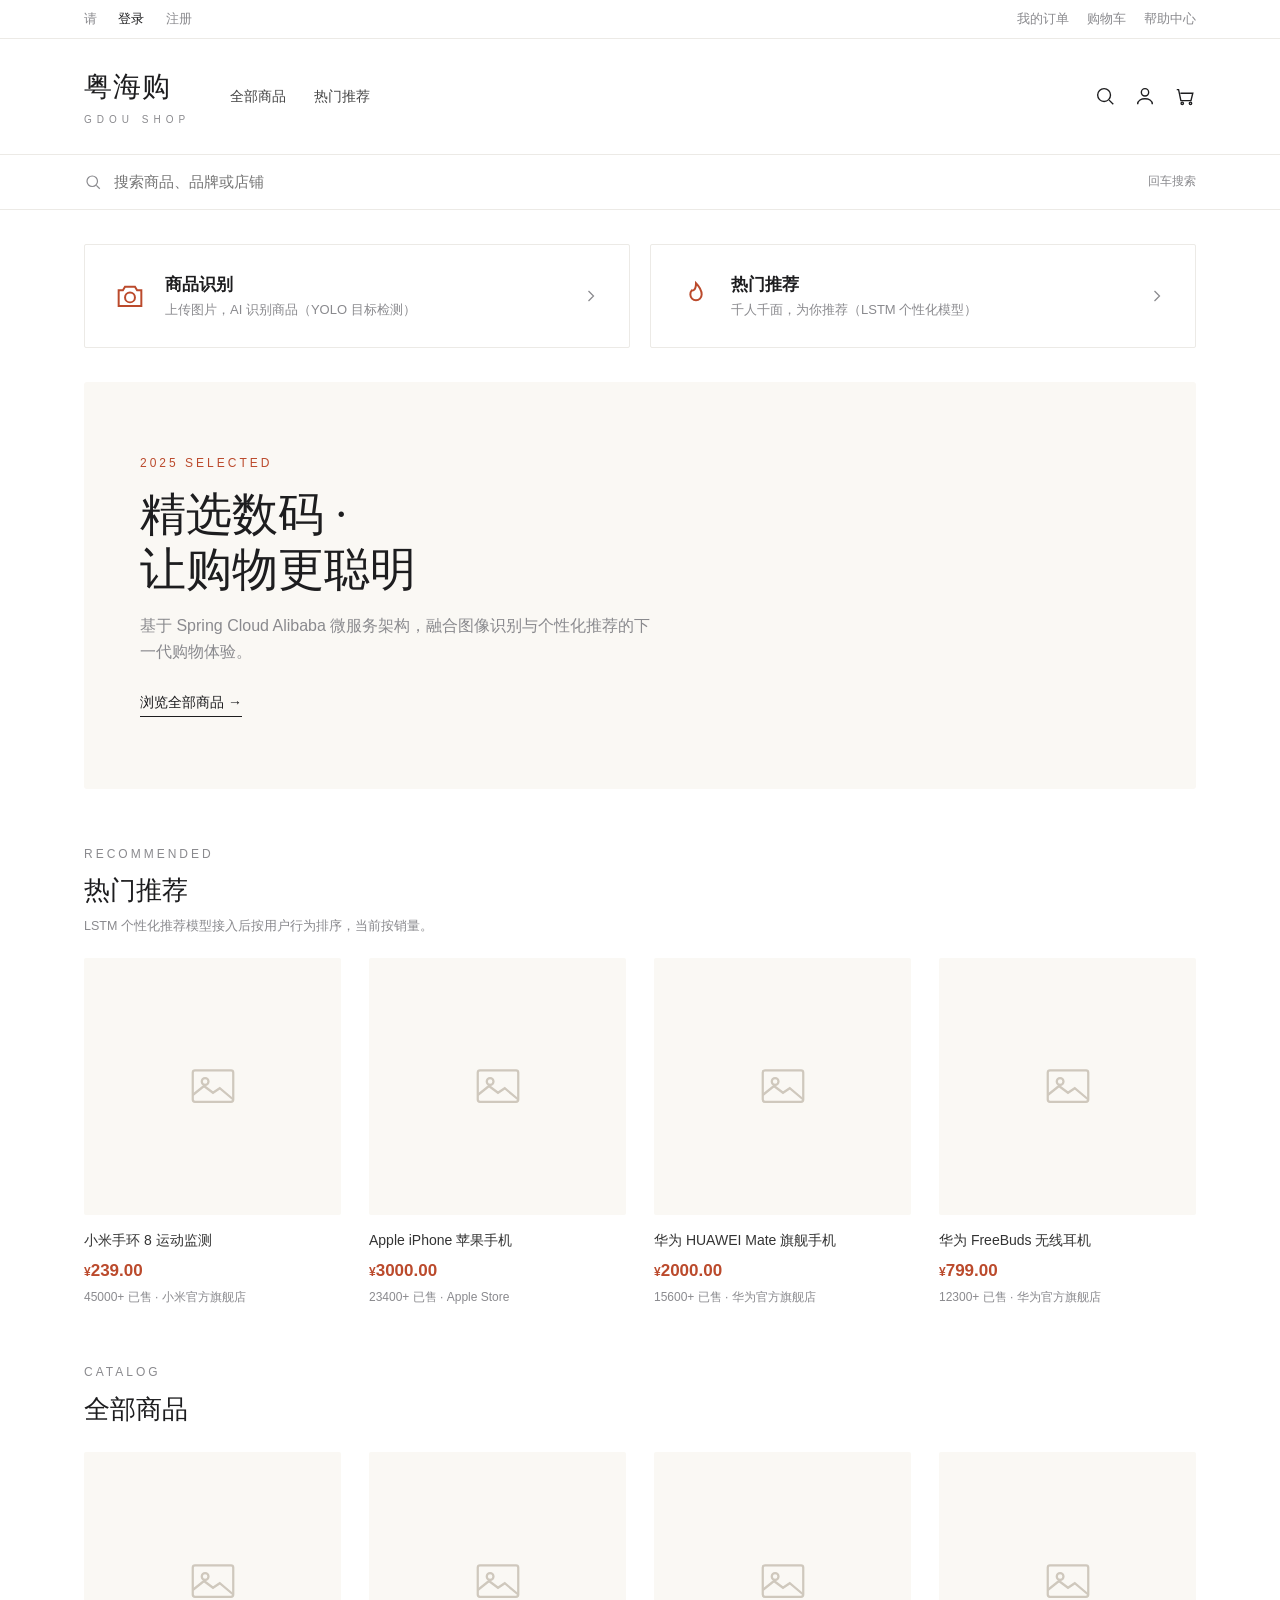
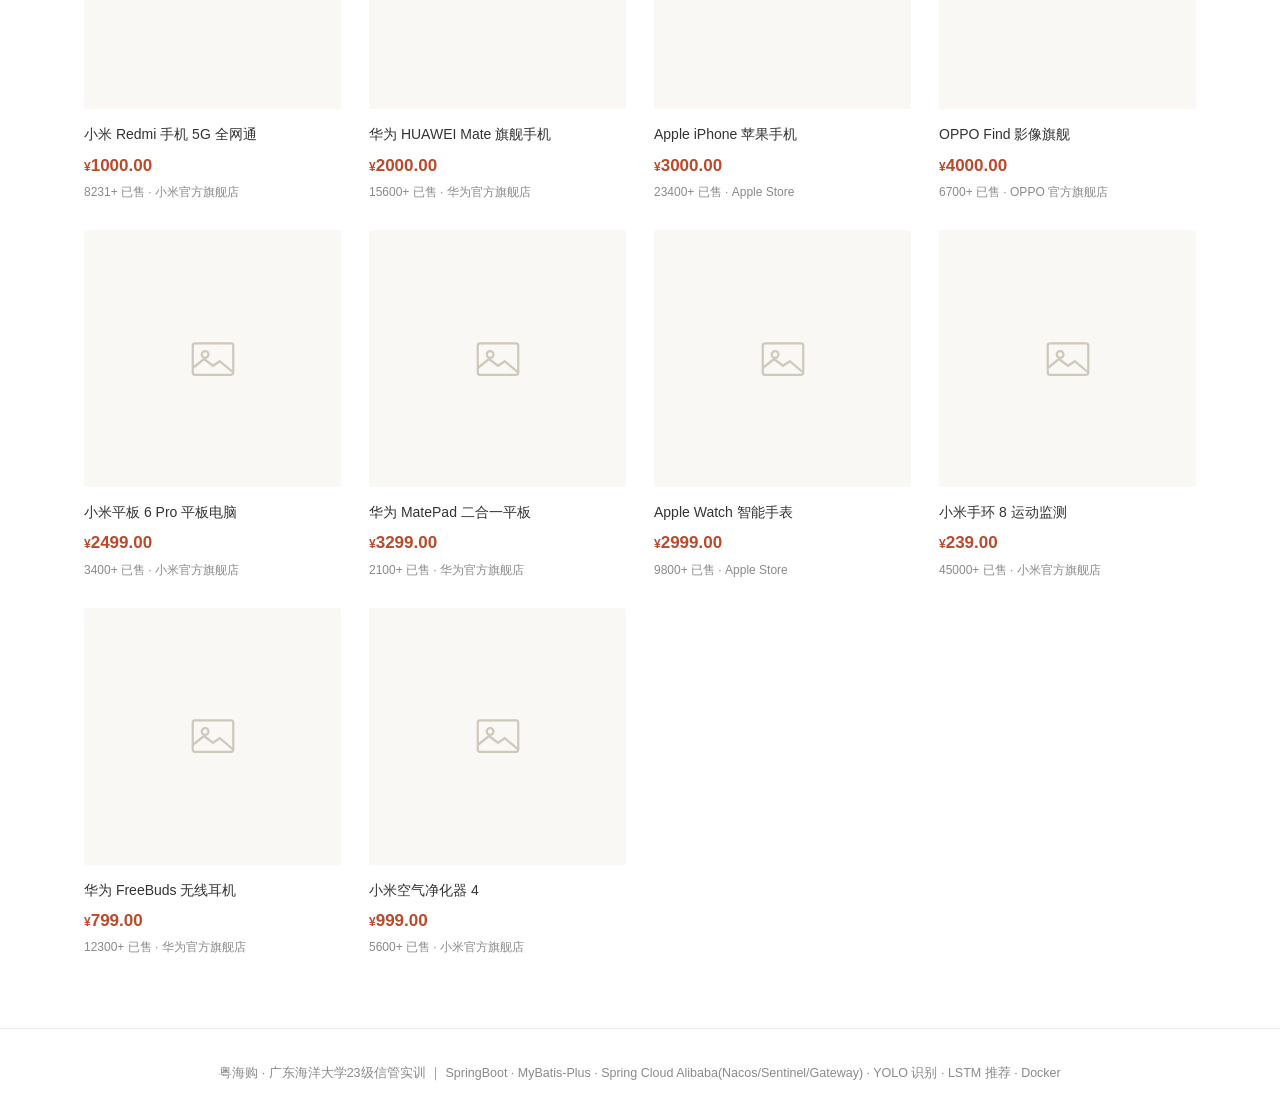
==== Week1/shop-frontend/index.html @ d307fcc5 "微服务智能商城：Spring Cloud Alibaba 后端 + 前端 + YOLO 商品识别" ====
<!DOCTYPE html>
<html lang="zh-CN">
<head>
<meta charset="UTF-8">
<meta name="viewport" content="width=device-width, initial-scale=1.0">
<title>粤海购</title>
<link rel="stylesheet" href="css/style.css">
</head>
<body>

<div class="topbar"><div class="wrap">
  <div id="userArea">请 <a class="hi" href="login.html">登录</a> / <a href="login.html">注册</a></div>
  <div><a href="#">我的订单</a><a href="#">购物车</a><a href="#">帮助中心</a></div>
</div></div>

<header class="header"><div class="wrap">
  <a class="brand" href="index.html">粤海购<small>GDOU SHOP</small></a>
  <nav class="nav">
    <a href="#all">全部商品</a><a href="#reco">热门推荐</a>
  </nav>
  <div class="tools">
    <svg class="ic" viewBox="0 0 24 24"><circle cx="11" cy="11" r="7"/><line x1="21" y1="21" x2="16.5" y2="16.5"/></svg>
    <svg class="ic" viewBox="0 0 24 24"><circle cx="12" cy="8" r="4"/><path d="M4 21c0-4 4-6 8-6s8 2 8 6"/></svg>
    <svg class="ic" viewBox="0 0 24 24"><path d="M3 5h2l2.5 12h11l2-8H7"/><circle cx="9" cy="20" r="1.3"/><circle cx="18" cy="20" r="1.3"/></svg>
  </div>
</div></header>

<div class="searchbar"><div class="wrap">
  <svg viewBox="0 0 24 24"><circle cx="11" cy="11" r="7"/><line x1="21" y1="21" x2="16.5" y2="16.5"/></svg>
  <input id="kw" placeholder="搜索商品、品牌或店铺" onkeydown="if(event.key==='Enter')doSearch()">
  <span class="kbd">回车搜索</span>
</div></div>

<div class="wrap">
  <!-- 两个入口 -->
  <section class="entries">
    <div class="entry" onclick="location.href='recognize.html'">
      <svg class="eic" viewBox="0 0 24 24"><path d="M4 8h3l1.5-2.5h7L17 8h3v11H4z"/><circle cx="12" cy="13" r="3.5"/></svg>
      <div><b>商品识别</b><p>上传图片，AI 识别商品（YOLO 目标检测）</p></div>
      <svg class="arr" viewBox="0 0 24 24"><path d="M9 6l6 6-6 6"/></svg>
    </div>
    <div class="entry" onclick="document.getElementById('reco').scrollIntoView({behavior:'smooth'})">
      <svg class="eic" viewBox="0 0 24 24"><path d="M12 3s4 4 4 8a4 4 0 0 1-8 0c0-2 1-3 1-3s3 1 3-5z"/></svg>
      <div><b>热门推荐</b><p>千人千面，为你推荐（LSTM 个性化模型）</p></div>
      <svg class="arr" viewBox="0 0 24 24"><path d="M9 6l6 6-6 6"/></svg>
    </div>
  </section>

  <!-- hero -->
  <section class="hero">
    <div class="eyebrow">2025 SELECTED</div>
    <h1>精选数码 ·<br>让购物更聪明</h1>
    <p>基于 Spring Cloud Alibaba 微服务架构，融合图像识别与个性化推荐的下一代购物体验。</p>
    <a class="cta" href="#all">浏览全部商品 →</a>
  </section>

  <!-- 热门推荐 -->
  <section class="sec" id="reco">
    <div class="eyebrow">RECOMMENDED</div>
    <h2>热门推荐</h2>
    <div class="note">LSTM 个性化推荐模型接入后按用户行为排序，当前按销量。</div>
  </section>
  <div class="grid" id="recoGrid"></div>

  <!-- 全部商品 -->
  <section class="sec" id="all"><div class="eyebrow">CATALOG</div><h2>全部商品</h2></section>
  <div class="grid" id="grid"></div>
</div>

<footer>粤海购 · 广东海洋大学23级信管实训 ｜ SpringBoot · MyBatis-Plus · Spring Cloud Alibaba(Nacos/Sentinel/Gateway) · YOLO 识别 · LSTM 推荐 · Docker</footer>

<script src="js/app.js"></script>
<script>
function doSearch(){const k=document.getElementById('kw').value.trim();toast(k?('搜索：'+k+'（可接 Elasticsearch 检索）'):'请输入关键词')}
(async function(){
  renderUser();
  const items = await fetchProducts();
  document.getElementById('recoGrid').innerHTML = [...items].sort((a,b)=>b.sales-a.sales).slice(0,4).map(cardHTML).join('');
  document.getElementById('grid').innerHTML = items.map(cardHTML).join('');
})();
</script>
</body>
</html>
---- Week1/shop-frontend/css/style.css ----
/* 粤海购 · 编辑杂志风（节约大气，非 AI 味） */
*{margin:0;padding:0;box-sizing:border-box}
:root{
  --ink:#1d1d1f; --muted:#8a8a8e; --line:#eceae6; --bg:#fff; --bg2:#faf8f4;
  --accent:#bb4a2c;           /* 陶土色，仅少量点缀 */
  --serif:Georgia,"Times New Roman","Songti SC",serif;
  --sans:-apple-system,"Microsoft YaHei",Helvetica,Arial,sans-serif;
}
body{font-family:var(--sans);color:var(--ink);background:var(--bg);line-height:1.6;-webkit-font-smoothing:antialiased}
a{text-decoration:none;color:inherit}
.wrap{max-width:1160px;margin:0 auto;padding:0 24px}
svg{display:block}

/* 顶栏 */
.topbar{border-bottom:1px solid var(--line);font-size:12.5px;color:var(--muted)}
.topbar .wrap{display:flex;justify-content:space-between;height:38px;line-height:38px}
.topbar a{margin-left:18px}.topbar a:hover,.topbar .hi{color:var(--ink)}

/* 头部 */
.header .wrap{display:flex;align-items:center;gap:40px;padding:26px 24px}
.brand{font-family:var(--serif);font-size:28px;letter-spacing:1px}
.brand small{display:block;font-family:var(--sans);font-size:10px;letter-spacing:5px;color:var(--muted);margin-top:2px}
.nav{display:flex;gap:28px;font-size:14px;color:#444}
.nav a:hover{color:var(--accent)}
.tools{margin-left:auto;display:flex;align-items:center;gap:18px}
.tools .ic{width:22px;height:22px;stroke:var(--ink);stroke-width:1.5;fill:none;cursor:pointer}
.tools .ic:hover{stroke:var(--accent)}

/* 搜索（极简下划线） */
.searchbar{border-top:1px solid var(--line);border-bottom:1px solid var(--line)}
.searchbar .wrap{display:flex;align-items:center;height:54px;gap:12px}
.searchbar svg{width:18px;height:18px;stroke:var(--muted);stroke-width:1.6;fill:none}
.searchbar input{flex:1;border:0;outline:0;font-size:15px;background:transparent}
.searchbar .kbd{font-size:12px;color:var(--muted)}

/* 两个入口 */
.entries{display:grid;grid-template-columns:1fr 1fr;gap:20px;margin:34px 0}
.entry{display:flex;align-items:center;gap:18px;padding:26px 28px;border:1px solid var(--line);border-radius:2px;transition:.18s;cursor:pointer;background:var(--bg)}
.entry:hover{border-color:var(--ink);transform:translateY(-2px)}
.entry .eic{width:34px;height:34px;stroke:var(--accent);stroke-width:1.4;fill:none;flex:none}
.entry b{font-size:17px;font-weight:600}
.entry p{font-size:13px;color:var(--muted);margin-top:2px}
.entry .arr{margin-left:auto;width:20px;height:20px;stroke:var(--muted);stroke-width:1.5;fill:none}

/* hero */
.hero{background:var(--bg2);border-radius:3px;padding:72px 56px;margin-bottom:10px}
.hero .eyebrow{font-size:12px;letter-spacing:3px;color:var(--accent);text-transform:uppercase}
.hero h1{font-family:var(--serif);font-size:46px;font-weight:500;line-height:1.2;margin:14px 0 16px}
.hero p{color:var(--muted);max-width:520px}
.hero .cta{display:inline-block;margin-top:26px;border-bottom:1px solid var(--ink);padding-bottom:3px;font-size:14px}
.hero .cta:hover{color:var(--accent);border-color:var(--accent)}

/* 区块标题 */
.sec{margin:56px 0 22px}
.sec .eyebrow{font-size:12px;letter-spacing:3px;color:var(--muted);text-transform:uppercase}
.sec h2{font-family:var(--serif);font-size:26px;font-weight:500;margin-top:6px}
.sec .note{font-size:12.5px;color:var(--muted);margin-top:4px}

/* 商品网格 */
.grid{display:grid;grid-template-columns:repeat(4,1fr);gap:28px}
.card{display:block}
.card .ph{aspect-ratio:1/1;background:var(--bg2);border-radius:2px;display:flex;align-items:center;justify-content:center;overflow:hidden;transition:.2s}
.card:hover .ph{background:#f3efe9}
.card .ph svg{width:54px;height:54px;stroke:#cfc8bd;stroke-width:1;fill:none}
.card .cname{font-size:14px;margin-top:14px;color:#333}
.card .cprice{font-size:17px;margin-top:6px;color:var(--accent);font-weight:600}
.card .cprice small{font-size:12px}
.card .cmeta{font-size:12px;color:var(--muted);margin-top:4px}

footer{border-top:1px solid var(--line);margin-top:70px;padding:34px 0;text-align:center;font-size:12.5px;color:var(--muted)}

/* 登录 / 注册 */
.auth{min-height:100vh;display:flex;align-items:center;justify-content:center;background:var(--bg2);padding:24px}
.auth-card{width:380px;background:var(--bg);border:1px solid var(--line);border-radius:3px;padding:44px 40px}
.auth-card .brand{text-align:center;margin-bottom:30px}
.auth-tabs{display:flex;gap:26px;border-bottom:1px solid var(--line);margin-bottom:26px}
.auth-tabs div{padding-bottom:12px;cursor:pointer;color:var(--muted);font-size:15px}
.auth-tabs div.on{color:var(--ink);border-bottom:2px solid var(--accent);font-weight:600}
.fld{border-bottom:1px solid var(--line);margin-bottom:22px}
.fld input{width:100%;border:0;outline:0;height:40px;font-size:15px;background:transparent}
.fld:focus-within{border-color:var(--ink)}
.btn{width:100%;height:48px;background:var(--ink);color:#fff;border:0;border-radius:2px;font-size:15px;letter-spacing:6px;cursor:pointer;transition:.15s}
.btn:hover{background:var(--accent)}
.auth-card .tip{text-align:center;font-size:12px;color:var(--muted);margin-top:18px}

/* 商品识别 */
.back{display:inline-block;margin:24px 0 6px;font-size:14px;color:var(--muted)}.back:hover{color:var(--accent)}
.rec{border:1px solid var(--line);border-radius:3px;padding:40px;margin-bottom:40px}
.sec-title{font-family:var(--serif);font-size:24px;font-weight:500;margin-bottom:8px}
.drop{display:block;border:1px dashed #d7d2c8;border-radius:3px;padding:54px;text-align:center;color:var(--muted);cursor:pointer;transition:.15s}
.drop svg{width:40px;height:40px;stroke:#c2bcb1;stroke-width:1.3;fill:none;margin:0 auto 12px}
.drop:hover{border-color:var(--accent);color:var(--accent);background:var(--bg2)}
.preview{max-width:100%;max-height:360px;margin-top:18px;border-radius:3px}
.result{margin-top:20px}
.result .row{display:flex;justify-content:space-between;font-size:14px;margin:4px 0}
.result .bar{height:6px;background:var(--accent);border-radius:3px;margin-bottom:12px;opacity:.85}

/* Toast 提示（替代原生 alert） */
.toast{position:fixed;top:26px;left:50%;transform:translateX(-50%) translateY(-14px);background:var(--ink);color:#fff;padding:13px 24px;border-radius:4px;font-size:14px;letter-spacing:.5px;opacity:0;transition:.26s ease;z-index:9999;pointer-events:none;max-width:80%;box-shadow:0 8px 30px rgba(0,0,0,.16)}
.toast.show{opacity:1;transform:translateX(-50%) translateY(0)}
.toast.err{background:#a3322a}
.toast.ok{background:#2f6b45}

/* 商品识别 · 模型分段选择器 */
.model-pick{display:flex;flex-wrap:wrap;gap:0;border:1px solid var(--line);border-radius:2px;overflow:hidden;margin-bottom:18px;width:fit-content}
.model-pick .seg{appearance:none;border:0;border-left:1px solid var(--line);background:var(--bg);color:var(--muted);font-family:var(--sans);font-size:13px;padding:9px 16px;cursor:pointer;transition:.15s;white-space:nowrap}
.model-pick .seg:first-child{border-left:0}
.model-pick .seg:hover{color:var(--ink);background:var(--bg2)}
.model-pick .seg.on{background:var(--ink);color:#fff}
.model-pick .seg.on:hover{background:var(--accent)}

/* 商品识别 · 检测框叠加层 */
.canvas-wrap{position:relative;display:inline-block;line-height:0;margin-top:18px}
.canvas-wrap .preview{margin-top:0;display:block}
.canvas-wrap .overlay{position:absolute;top:0;left:0;pointer-events:none}

/* 商品识别 · 结果汇总行 */
.result .reco-meta{font-size:12.5px;color:var(--muted);margin-bottom:14px;letter-spacing:.2px}
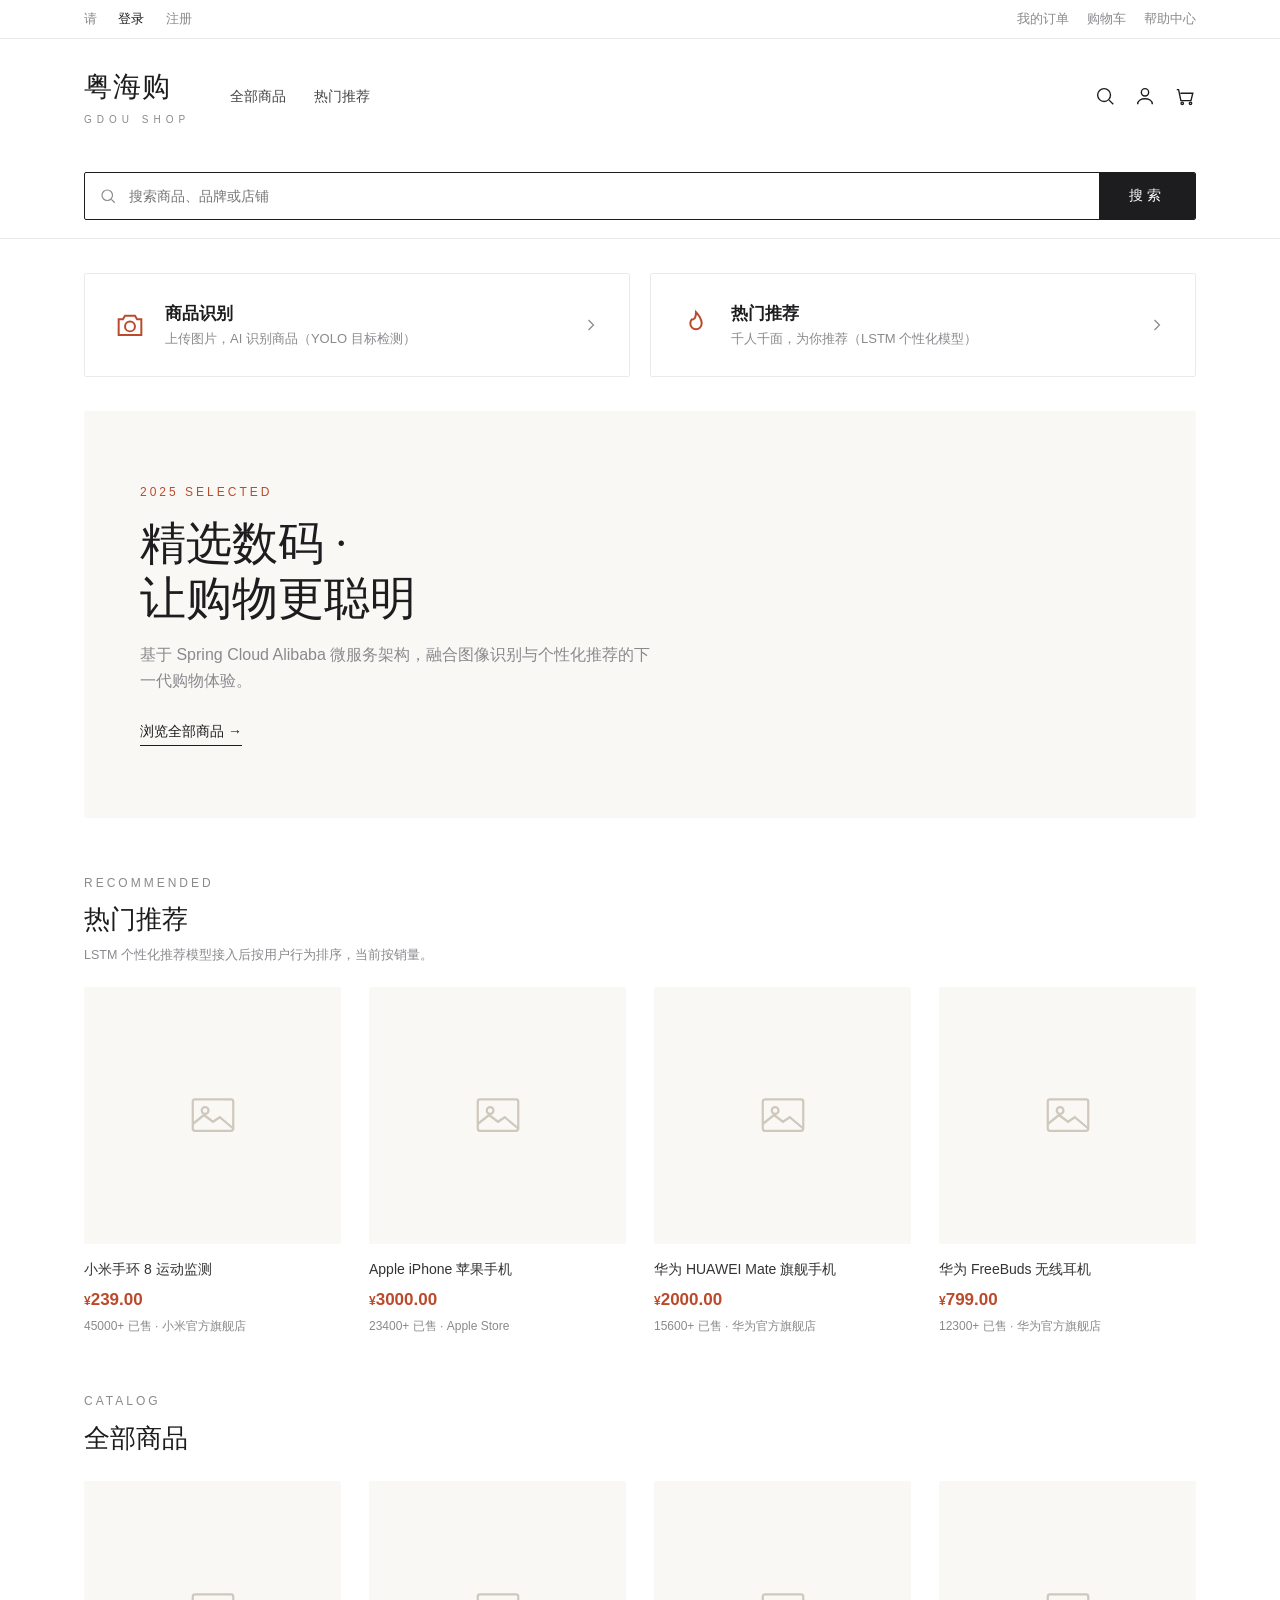
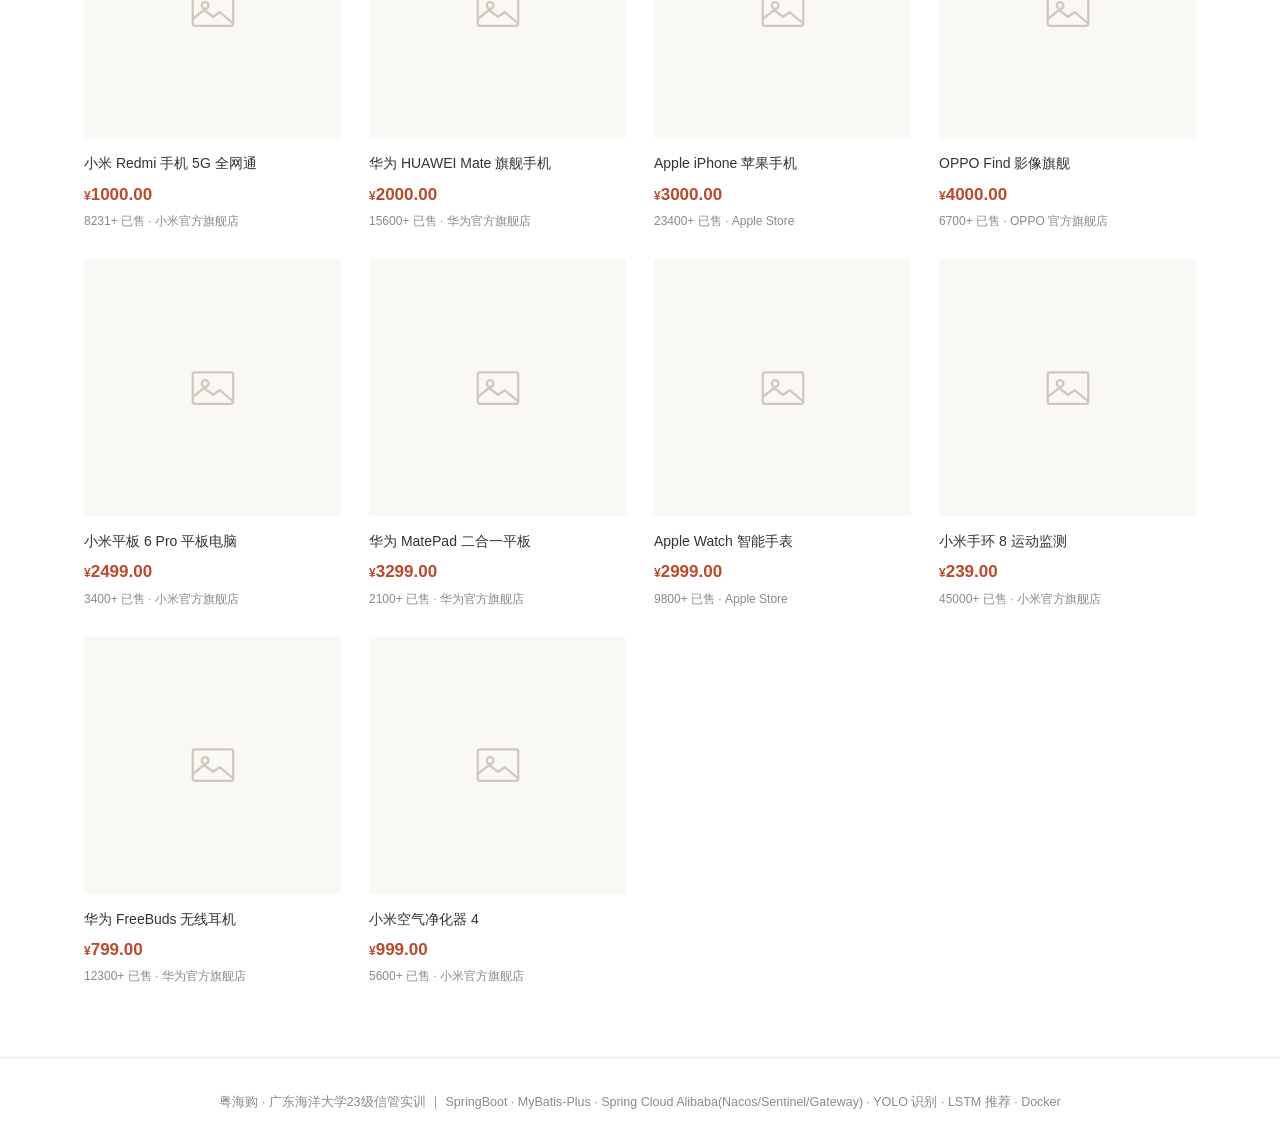
==== commit 12160f1e: "完善 Docker 一键部署：mysql 改 3307 避让端口冲突 + 一键启动脚本(start.ps1/start.sh) + 部署指南；同步前端搜索/上传修复与 val/test 脚本" ====
--- a/Week1/shop-frontend/index.html
+++ b/Week1/shop-frontend/index.html
@@ -26,9 +26,11 @@
 </div></header>
 
 <div class="searchbar"><div class="wrap">
-  <svg viewBox="0 0 24 24"><circle cx="11" cy="11" r="7"/><line x1="21" y1="21" x2="16.5" y2="16.5"/></svg>
-  <input id="kw" placeholder="搜索商品、品牌或店铺" onkeydown="if(event.key==='Enter')doSearch()">
-  <span class="kbd">回车搜索</span>
+  <div class="searchbox">
+    <svg class="s-ic" viewBox="0 0 24 24"><circle cx="11" cy="11" r="7"/><line x1="21" y1="21" x2="16.5" y2="16.5"/></svg>
+    <input id="kw" placeholder="搜索商品、品牌或店铺" onkeydown="if(event.key==='Enter')doSearch()">
+    <button class="s-btn" type="button" onclick="doSearch()">搜索</button>
+  </div>
 </div></div>
 
 <div class="wrap">
--- a/Week1/shop-frontend/css/style.css
+++ b/Week1/shop-frontend/css/style.css
@@ -26,12 +26,15 @@
 .tools .ic{width:22px;height:22px;stroke:var(--ink);stroke-width:1.5;fill:none;cursor:pointer}
 .tools .ic:hover{stroke:var(--accent)}
 
-/* 搜索（极简下划线） */
-.searchbar{border-top:1px solid var(--line);border-bottom:1px solid var(--line)}
-.searchbar .wrap{display:flex;align-items:center;height:54px;gap:12px}
-.searchbar svg{width:18px;height:18px;stroke:var(--muted);stroke-width:1.6;fill:none}
-.searchbar input{flex:1;border:0;outline:0;font-size:15px;background:transparent}
-.searchbar .kbd{font-size:12px;color:var(--muted)}
+/* 搜索（贴合整体编辑风：直角细框 + 墨黑按钮，聚焦/hover 才用陶土色点缀） */
+.searchbar{border-bottom:1px solid var(--line);padding:18px 0}
+.searchbar .wrap{display:flex}
+.searchbox{display:flex;align-items:center;width:100%;height:48px;border:1px solid var(--ink);border-radius:2px;background:#fff;overflow:hidden;transition:.15s}
+.searchbox:focus-within{border-color:var(--accent)}
+.searchbox .s-ic{width:18px;height:18px;stroke:var(--muted);stroke-width:1.6;fill:none;flex:none;margin-left:14px}
+.searchbox input{flex:1;min-width:0;height:100%;border:0;outline:0;font-size:14px;background:transparent;padding:0 12px;color:var(--ink)}
+.s-btn{flex:none;align-self:stretch;padding:0 30px;border:0;background:var(--ink);color:#fff;font-size:14px;letter-spacing:4px;cursor:pointer;transition:.15s}
+.s-btn:hover{background:var(--accent)}
 
 /* 两个入口 */
 .entries{display:grid;grid-template-columns:1fr 1fr;gap:20px;margin:34px 0}
@@ -81,15 +84,20 @@
 .fld:focus-within{border-color:var(--ink)}
 .btn{width:100%;height:48px;background:var(--ink);color:#fff;border:0;border-radius:2px;font-size:15px;letter-spacing:6px;cursor:pointer;transition:.15s}
 .btn:hover{background:var(--accent)}
+.btn:disabled,.btn:disabled:hover{background:#d8d3c9;color:#fff;cursor:not-allowed}
 .auth-card .tip{text-align:center;font-size:12px;color:var(--muted);margin-top:18px}
 
 /* 商品识别 */
 .back{display:inline-block;margin:24px 0 6px;font-size:14px;color:var(--muted)}.back:hover{color:var(--accent)}
 .rec{border:1px solid var(--line);border-radius:3px;padding:40px;margin-bottom:40px}
 .sec-title{font-family:var(--serif);font-size:24px;font-weight:500;margin-bottom:8px}
-.drop{display:block;border:1px dashed #d7d2c8;border-radius:3px;padding:54px;text-align:center;color:var(--muted);cursor:pointer;transition:.15s}
-.drop svg{width:40px;height:40px;stroke:#c2bcb1;stroke-width:1.3;fill:none;margin:0 auto 12px}
-.drop:hover{border-color:var(--accent);color:var(--accent);background:var(--bg2)}
+.drop{display:block;border:1.5px dashed #d8d3c9;border-radius:4px;padding:52px 40px;text-align:center;cursor:pointer;transition:.18s;background:var(--bg2)}
+.drop:hover{border-color:var(--accent);background:#f7f1ea}
+.drop-ic{display:inline-flex;align-items:center;justify-content:center;width:58px;height:58px;border-radius:50%;background:#fff;border:1px solid var(--line);margin-bottom:16px;transition:.18s}
+.drop:hover .drop-ic{border-color:var(--accent)}
+.drop-ic svg{width:24px;height:24px;stroke:var(--accent);stroke-width:1.5;fill:none}
+.drop-main{font-size:15px;color:var(--ink);font-weight:500}
+.drop-sub{font-size:12.5px;color:var(--muted);margin-top:6px}
 .preview{max-width:100%;max-height:360px;margin-top:18px;border-radius:3px}
 .result{margin-top:20px}
 .result .row{display:flex;justify-content:space-between;font-size:14px;margin:4px 0}
@@ -100,6 +108,27 @@
 .toast.show{opacity:1;transform:translateX(-50%) translateY(0)}
 .toast.err{background:#a3322a}
 .toast.ok{background:#2f6b45}
+
+/* 识别页：左右两栏（左 控制区 / 右 预览+结果） */
+.rec-grid{display:grid;grid-template-columns:1fr 1fr;gap:30px;align-items:start;margin-top:20px}
+.rec-input,.rec-output{min-width:0}
+.rec-input .drop{margin-top:0;min-height:320px;display:flex;flex-direction:column;align-items:center;justify-content:center}
+.rec-input .btn{width:100%;margin-top:16px;letter-spacing:6px}
+.rec-output{border:1px solid var(--line);border-radius:4px;background:var(--bg2);padding:18px;min-height:320px;display:flex;flex-direction:column}
+.rec-output .canvas-wrap{display:block;align-self:center}
+.rec-empty{flex:1;display:flex;flex-direction:column;align-items:center;justify-content:center;gap:12px;color:var(--muted);text-align:center;min-height:280px}
+.rec-empty svg{width:46px;height:46px;stroke:#cfc8bd;stroke-width:1;fill:none}
+.rec-empty div{font-size:13px}
+/* 识别结果列表 */
+.result{margin-top:14px}
+.result:empty{display:none}
+.result .reco-meta{font-size:12.5px;color:var(--muted);padding-bottom:10px;border-bottom:1px solid var(--line);margin-bottom:4px}
+.result .row{display:flex;justify-content:space-between;align-items:baseline;font-size:14px;margin:13px 0 6px}
+.result .row b{font-weight:600;color:var(--ink)}
+.result .row span{color:var(--accent);font-weight:600;font-size:13px}
+.result .bar-track{height:6px;background:#eceae6;border-radius:3px;overflow:hidden}
+.result .bar{height:100%;background:var(--accent);border-radius:3px}
+@media(max-width:760px){.rec-grid{grid-template-columns:1fr}}
 
 /* 商品识别 · 模型分段选择器 */
 .model-pick{display:flex;flex-wrap:wrap;gap:0;border:1px solid var(--line);border-radius:2px;overflow:hidden;margin-bottom:18px;width:fit-content}
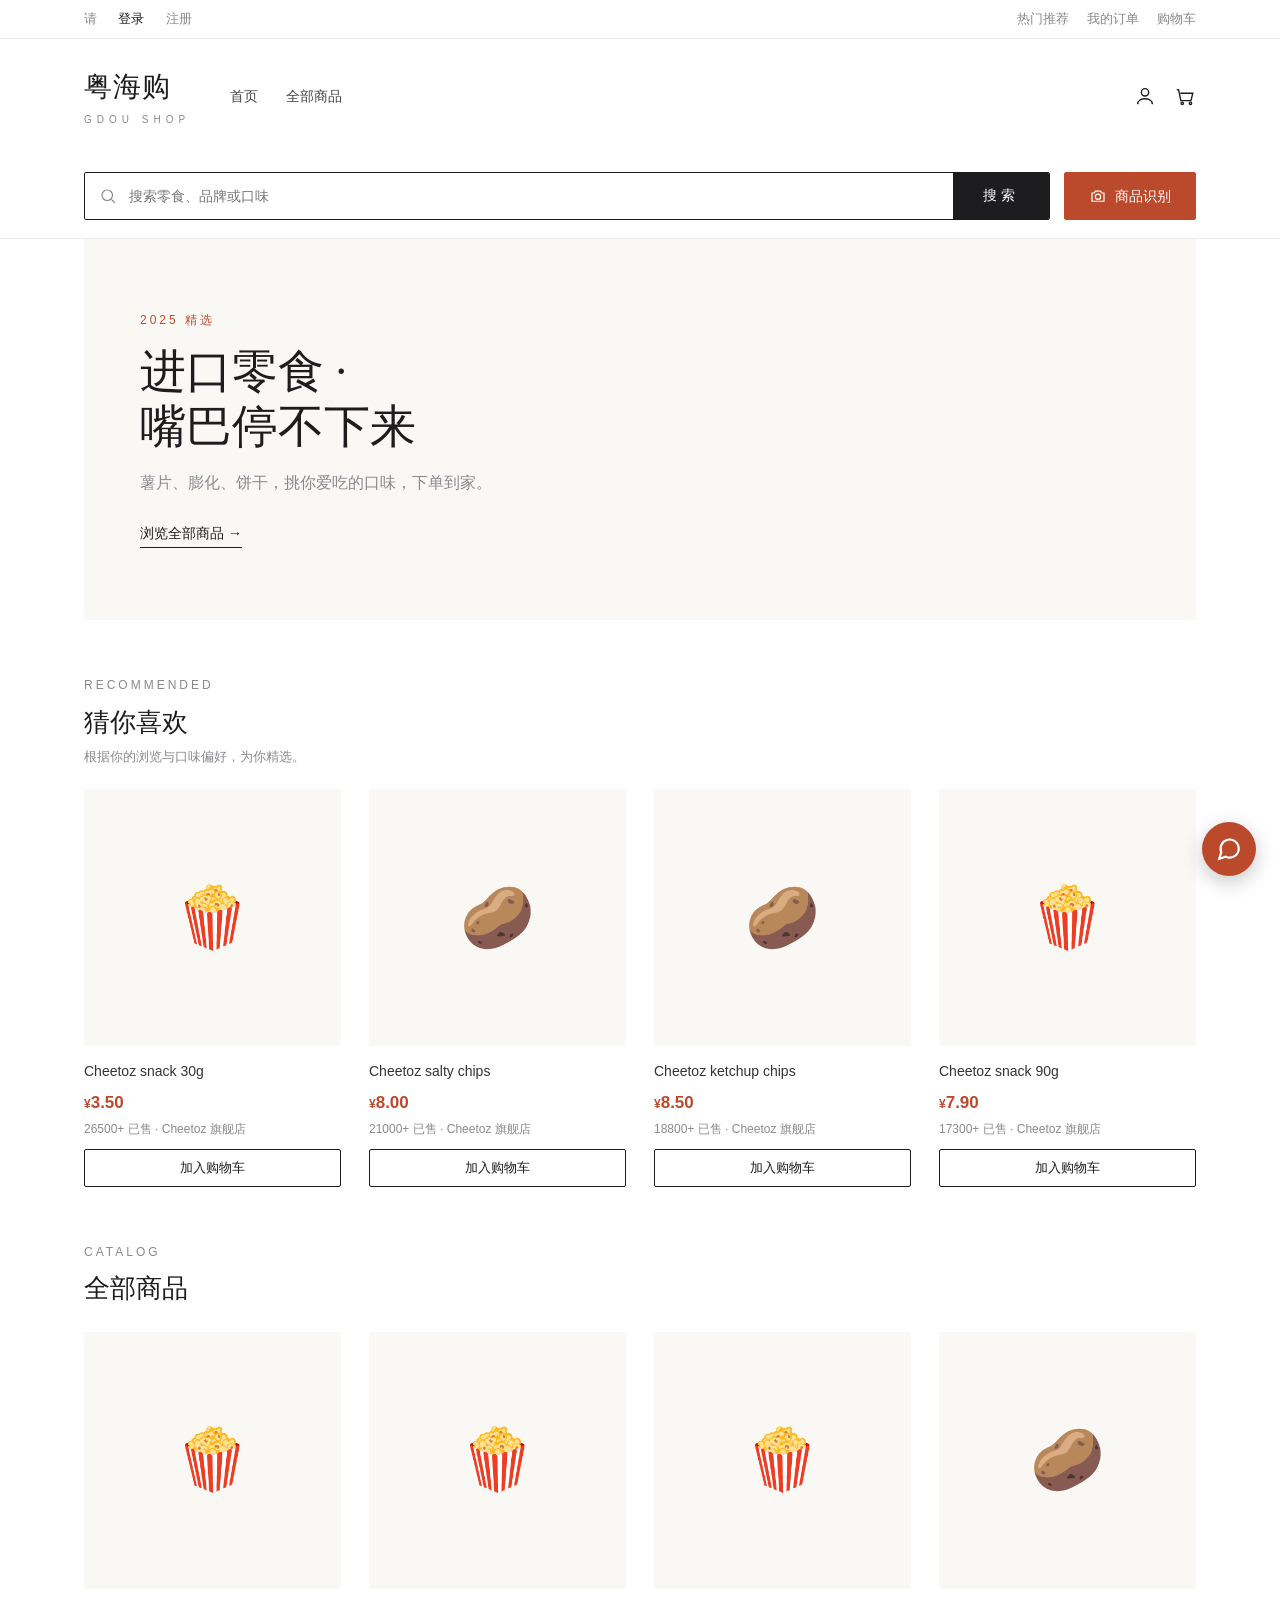
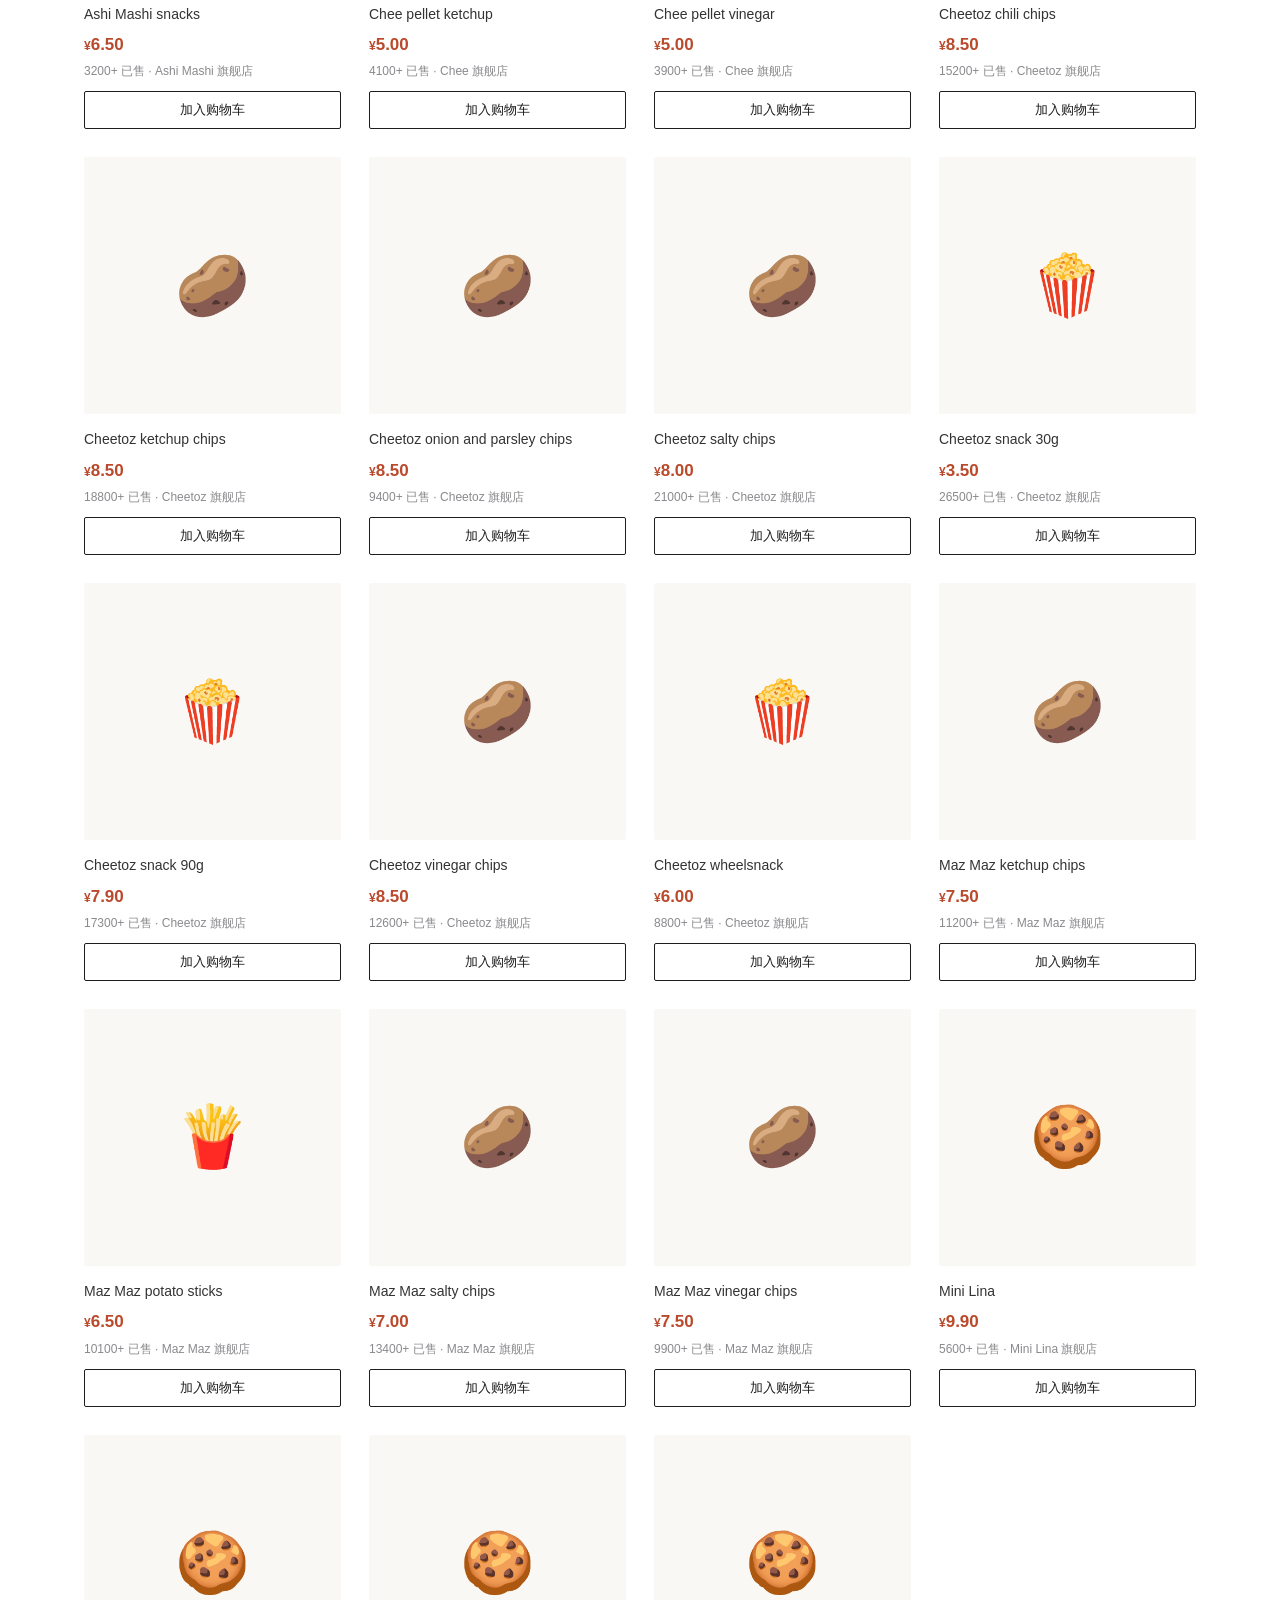
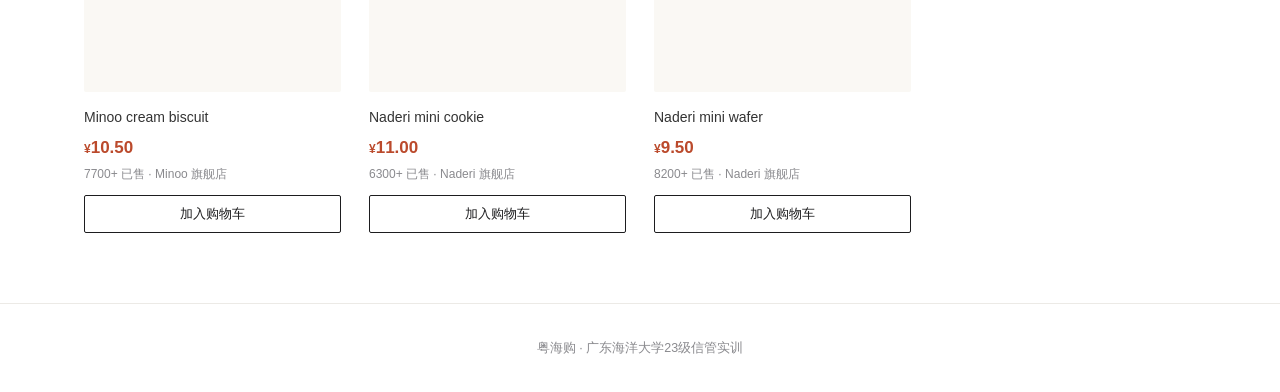
==== commit 96a42946: "新增推荐与问答模块 + 商品零食化 + 账户/详情/购物车/订单前后端打通 + 识别页重做 - 推荐模块 recommend/：基于天池用户行为数据的 ItemCF + 类目级协同过滤，在线服务 + " ====
--- a/Week1/shop-frontend/index.html
+++ b/Week1/shop-frontend/index.html
@@ -10,57 +10,51 @@
 
 <div class="topbar"><div class="wrap">
   <div id="userArea">请 <a class="hi" href="login.html">登录</a> / <a href="login.html">注册</a></div>
-  <div><a href="#">我的订单</a><a href="#">购物车</a><a href="#">帮助中心</a></div>
+  <div><a href="reco-test.html">热门推荐</a><a href="orders.html">我的订单</a><a href="cart.html">购物车</a></div>
 </div></div>
 
 <header class="header"><div class="wrap">
   <a class="brand" href="index.html">粤海购<small>GDOU SHOP</small></a>
   <nav class="nav">
-    <a href="#all">全部商品</a><a href="#reco">热门推荐</a>
+    <a href="index.html">首页</a><a href="#all">全部商品</a>
   </nav>
   <div class="tools">
-    <svg class="ic" viewBox="0 0 24 24"><circle cx="11" cy="11" r="7"/><line x1="21" y1="21" x2="16.5" y2="16.5"/></svg>
-    <svg class="ic" viewBox="0 0 24 24"><circle cx="12" cy="8" r="4"/><path d="M4 21c0-4 4-6 8-6s8 2 8 6"/></svg>
-    <svg class="ic" viewBox="0 0 24 24"><path d="M3 5h2l2.5 12h11l2-8H7"/><circle cx="9" cy="20" r="1.3"/><circle cx="18" cy="20" r="1.3"/></svg>
+    <svg class="ic" viewBox="0 0 24 24" title="我的账户" onclick="goAccount()"><circle cx="12" cy="8" r="4"/><path d="M4 21c0-4 4-6 8-6s8 2 8 6"/></svg>
+    <a class="cart-wrap" href="cart.html" title="购物车">
+      <svg class="ic" viewBox="0 0 24 24"><path d="M3 5h2l2.5 12h11l2-8H7"/><circle cx="9" cy="20" r="1.3"/><circle cx="18" cy="20" r="1.3"/></svg>
+      <span class="cart-badge" id="cartBadge" style="display:none"></span>
+    </a>
   </div>
 </div></header>
 
 <div class="searchbar"><div class="wrap">
-  <div class="searchbox">
-    <svg class="s-ic" viewBox="0 0 24 24"><circle cx="11" cy="11" r="7"/><line x1="21" y1="21" x2="16.5" y2="16.5"/></svg>
-    <input id="kw" placeholder="搜索商品、品牌或店铺" onkeydown="if(event.key==='Enter')doSearch()">
-    <button class="s-btn" type="button" onclick="doSearch()">搜索</button>
+  <div class="searchrow">
+    <div class="searchbox">
+      <svg class="s-ic" viewBox="0 0 24 24"><circle cx="11" cy="11" r="7"/><line x1="21" y1="21" x2="16.5" y2="16.5"/></svg>
+      <input id="kw" placeholder="搜索零食、品牌或口味" onkeydown="if(event.key==='Enter')doSearch()">
+      <button class="s-btn" type="button" onclick="doSearch()">搜索</button>
+    </div>
+    <a class="reco-btn" href="recognize.html">
+      <svg viewBox="0 0 24 24"><path d="M4 8h3l1.5-2.5h7L17 8h3v11H4z"/><circle cx="12" cy="13" r="3.5"/></svg>
+      商品识别
+    </a>
   </div>
 </div></div>
 
 <div class="wrap">
-  <!-- 两个入口 -->
-  <section class="entries">
-    <div class="entry" onclick="location.href='recognize.html'">
-      <svg class="eic" viewBox="0 0 24 24"><path d="M4 8h3l1.5-2.5h7L17 8h3v11H4z"/><circle cx="12" cy="13" r="3.5"/></svg>
-      <div><b>商品识别</b><p>上传图片，AI 识别商品（YOLO 目标检测）</p></div>
-      <svg class="arr" viewBox="0 0 24 24"><path d="M9 6l6 6-6 6"/></svg>
-    </div>
-    <div class="entry" onclick="document.getElementById('reco').scrollIntoView({behavior:'smooth'})">
-      <svg class="eic" viewBox="0 0 24 24"><path d="M12 3s4 4 4 8a4 4 0 0 1-8 0c0-2 1-3 1-3s3 1 3-5z"/></svg>
-      <div><b>热门推荐</b><p>千人千面，为你推荐（LSTM 个性化模型）</p></div>
-      <svg class="arr" viewBox="0 0 24 24"><path d="M9 6l6 6-6 6"/></svg>
-    </div>
-  </section>
-
   <!-- hero -->
   <section class="hero">
-    <div class="eyebrow">2025 SELECTED</div>
-    <h1>精选数码 ·<br>让购物更聪明</h1>
-    <p>基于 Spring Cloud Alibaba 微服务架构，融合图像识别与个性化推荐的下一代购物体验。</p>
+    <div class="eyebrow">2025 精选</div>
+    <h1>进口零食 ·<br>嘴巴停不下来</h1>
+    <p>薯片、膨化、饼干，挑你爱吃的口味，下单到家。</p>
     <a class="cta" href="#all">浏览全部商品 →</a>
   </section>
 
-  <!-- 热门推荐 -->
+  <!-- 猜你喜欢 -->
   <section class="sec" id="reco">
     <div class="eyebrow">RECOMMENDED</div>
-    <h2>热门推荐</h2>
-    <div class="note">LSTM 个性化推荐模型接入后按用户行为排序，当前按销量。</div>
+    <h2>猜你喜欢</h2>
+    <div class="note">根据你的浏览与口味偏好，为你精选。</div>
   </section>
   <div class="grid" id="recoGrid"></div>
 
@@ -69,16 +63,28 @@
   <div class="grid" id="grid"></div>
 </div>
 
-<footer>粤海购 · 广东海洋大学23级信管实训 ｜ SpringBoot · MyBatis-Plus · Spring Cloud Alibaba(Nacos/Sentinel/Gateway) · YOLO 识别 · LSTM 推荐 · Docker</footer>
+<footer>粤海购 · 广东海洋大学23级信管实训</footer>
 
 <script src="js/app.js"></script>
 <script>
-function doSearch(){const k=document.getElementById('kw').value.trim();toast(k?('搜索：'+k+'（可接 Elasticsearch 检索）'):'请输入关键词')}
+let ALL = [];
+const SEARCH_MAP = { '辣':'chili','番茄':'ketchup','茄汁':'ketchup','醋':'vinegar','酸':'vinegar','咸':'salty','奶油':'cream','洋葱':'onion','薯片':'chips','饼干':'biscuit','土豆':'potato','奇多':'cheetoz' };
+function doSearch(){
+  const raw = document.getElementById('kw').value.trim();
+  if(!raw){ document.getElementById('grid').innerHTML = ALL.map(cardHTML).join(''); return; }
+  const k = (SEARCH_MAP[raw] || raw).toLowerCase();
+  const hits = ALL.filter(p => (p.name + ' ' + p.shop).toLowerCase().includes(k));
+  document.getElementById('grid').innerHTML = hits.length
+    ? hits.map(cardHTML).join('')
+    : '<div class="empty-state" style="grid-column:1/-1"><div class="es-title">没有找到“' + raw + '”相关的商品</div><div class="es-sub">换个关键词试试，或问问右下角的 AI 客服～</div></div>';
+  document.getElementById('all').scrollIntoView({ behavior:'smooth' });
+}
 (async function(){
   renderUser();
-  const items = await fetchProducts();
-  document.getElementById('recoGrid').innerHTML = [...items].sort((a,b)=>b.sales-a.sales).slice(0,4).map(cardHTML).join('');
-  document.getElementById('grid').innerHTML = items.map(cardHTML).join('');
+  ALL = await fetchProducts();
+  const recs = await fetchRecommend(currentUser(), ALL, 4);
+  document.getElementById('recoGrid').innerHTML = recs.map(cardHTML).join('');
+  document.getElementById('grid').innerHTML = ALL.map(cardHTML).join('');
 })();
 </script>
 </body>
--- a/Week1/shop-frontend/css/style.css
+++ b/Week1/shop-frontend/css/style.css
@@ -29,12 +29,17 @@
 /* 搜索（贴合整体编辑风：直角细框 + 墨黑按钮，聚焦/hover 才用陶土色点缀） */
 .searchbar{border-bottom:1px solid var(--line);padding:18px 0}
 .searchbar .wrap{display:flex}
-.searchbox{display:flex;align-items:center;width:100%;height:48px;border:1px solid var(--ink);border-radius:2px;background:#fff;overflow:hidden;transition:.15s}
+.searchrow{display:flex;gap:14px;width:100%;align-items:stretch}
+.searchbox{display:flex;align-items:center;flex:1;min-width:0;height:48px;border:1px solid var(--ink);border-radius:2px;background:#fff;overflow:hidden;transition:.15s}
 .searchbox:focus-within{border-color:var(--accent)}
 .searchbox .s-ic{width:18px;height:18px;stroke:var(--muted);stroke-width:1.6;fill:none;flex:none;margin-left:14px}
 .searchbox input{flex:1;min-width:0;height:100%;border:0;outline:0;font-size:14px;background:transparent;padding:0 12px;color:var(--ink)}
 .s-btn{flex:none;align-self:stretch;padding:0 30px;border:0;background:var(--ink);color:#fff;font-size:14px;letter-spacing:4px;cursor:pointer;transition:.15s}
 .s-btn:hover{background:var(--accent)}
+/* 搜索框右侧 · 商品识别入口按钮 */
+.reco-btn{flex:none;display:flex;align-items:center;gap:8px;padding:0 24px;height:48px;background:var(--accent);color:#fff;border:1px solid var(--accent);border-radius:2px;font-size:14px;font-weight:500;cursor:pointer;transition:.15s;white-space:nowrap}
+.reco-btn:hover{background:#a23f23;border-color:#a23f23}
+.reco-btn svg{width:18px;height:18px;stroke:#fff;stroke-width:1.6;fill:none}
 
 /* 两个入口 */
 .entries{display:grid;grid-template-columns:1fr 1fr;gap:20px;margin:34px 0}
@@ -145,3 +150,136 @@
 
 /* 商品识别 · 结果汇总行 */
 .result .reco-meta{font-size:12.5px;color:var(--muted);margin-bottom:14px;letter-spacing:.2px}
+
+/* AI 客服 · 悬浮聊天窗 */
+.chat-fab{position:fixed;right:24px;bottom:24px;width:54px;height:54px;border-radius:50%;
+  background:var(--accent);display:flex;align-items:center;justify-content:center;cursor:pointer;
+  box-shadow:0 6px 20px rgba(0,0,0,.22);z-index:1000;transition:transform .15s}
+.chat-fab:hover{transform:scale(1.06)}
+.chat-fab svg{width:26px;height:26px;stroke:#fff;fill:none;stroke-width:2}
+.chat-panel{position:fixed;right:24px;bottom:90px;width:340px;max-width:calc(100vw - 32px);
+  height:460px;max-height:72vh;background:var(--bg);border:1px solid var(--ink);border-radius:6px;
+  box-shadow:0 14px 44px rgba(0,0,0,.24);display:none;flex-direction:column;overflow:hidden;z-index:1000}
+.chat-panel.on{display:flex}
+.chat-head{background:var(--accent);color:#fff;padding:12px 14px;font-weight:600;font-size:14px;
+  display:flex;justify-content:space-between;align-items:center}
+.chat-head small{font-weight:400;opacity:.85;font-size:11px}
+.chat-close{cursor:pointer;font-size:20px;line-height:1}
+.chat-body{flex:1;overflow-y:auto;padding:14px;display:flex;flex-direction:column;gap:10px;background:var(--bg2)}
+.chat-body .msg{max-width:82%;padding:8px 11px;border-radius:10px;font-size:13px;line-height:1.55;white-space:pre-wrap;word-break:break-word}
+.chat-body .msg.bot{background:var(--bg);border:1px solid var(--line);align-self:flex-start;border-top-left-radius:2px}
+.chat-body .msg.me{background:var(--accent);color:#fff;align-self:flex-end;border-top-right-radius:2px}
+.chat-quick{display:flex;flex-wrap:wrap;gap:6px;padding:0 14px 10px;background:var(--bg2)}
+.chat-quick span{font-size:12px;color:var(--accent);border:1px solid var(--accent);border-radius:14px;
+  padding:3px 10px;cursor:pointer;background:var(--bg)}
+.chat-input{display:flex;border-top:1px solid var(--line);padding:8px;gap:6px;background:var(--bg)}
+.chat-input input{flex:1;border:1px solid var(--line);border-radius:4px;padding:8px;font-size:13px;outline:none}
+.chat-input input:focus{border-color:var(--accent)}
+.chat-input button{background:var(--accent);color:#fff;border:none;border-radius:4px;padding:0 14px;cursor:pointer;font-size:13px}
+
+/* 推荐测试页 · 用户卡片 */
+.test-user{background:var(--bg2);border:1px solid var(--line);border-radius:3px;padding:22px 26px;margin:22px 0;display:flex;flex-wrap:wrap;align-items:center;gap:10px 26px}
+.test-user .tu-id{font-size:18px;font-weight:600}
+.test-user .tu-id b{color:var(--accent)}
+.test-user .tu-meta{font-size:13px;color:var(--muted)}
+.test-user .tu-tags{display:flex;flex-wrap:wrap;gap:6px}
+.test-user .tu-tags span{font-size:12px;color:var(--accent);border:1px solid var(--line);background:var(--bg);border-radius:12px;padding:2px 10px}
+.test-actions{display:flex;gap:14px;align-items:center;margin-top:18px}
+.test-actions .btn{width:auto;padding:0 30px;letter-spacing:2px}
+.test-hint{font-size:13px;color:var(--muted)}
+
+/* 空状态（购物车 / 订单） */
+.empty-state{text-align:center;padding:96px 20px}
+.empty-state svg{width:62px;height:62px;stroke:#d4cdc2;stroke-width:1.2;fill:none;margin-bottom:18px}
+.empty-state .es-title{font-size:18px;color:var(--ink);margin-bottom:8px}
+.empty-state .es-sub{font-size:13.5px;color:var(--muted);margin-bottom:24px}
+.empty-state .cta{display:inline-block;background:var(--accent);color:#fff;padding:11px 28px;border-radius:2px;font-size:14px}
+.empty-state .cta:hover{background:#a23f23}
+
+/* 商品卡 · 加入购物车 + emoji 占位 */
+.card{display:flex;flex-direction:column}
+.card-link{display:block;flex:1}
+.card .ph .emoji{font-size:60px;line-height:1}
+.add-btn{margin-top:10px;width:100%;height:38px;border:1px solid var(--ink);background:var(--bg);color:var(--ink);border-radius:2px;font-size:13px;cursor:pointer;transition:.15s}
+.add-btn:hover{background:var(--ink);color:#fff}
+
+/* 头部购物车角标 */
+.cart-wrap{position:relative;display:inline-flex}
+.cart-badge{position:absolute;top:-7px;right:-9px;min-width:16px;height:16px;padding:0 4px;background:var(--accent);color:#fff;font-size:11px;line-height:16px;text-align:center;border-radius:9px}
+
+/* 商品详情页 */
+.pd{display:grid;grid-template-columns:420px 1fr;gap:46px;margin:28px 0 10px;align-items:start}
+.pd-img{aspect-ratio:1/1;background:var(--bg2);border-radius:4px;display:flex;align-items:center;justify-content:center}
+.pd-img .emoji{font-size:150px;line-height:1}
+.pd-info h1{font-family:var(--serif);font-size:30px;font-weight:500;line-height:1.3}
+.pd-shop{color:var(--muted);font-size:13px;margin-top:8px}
+.pd-price{color:var(--accent);font-size:34px;font-weight:600;margin:22px 0}
+.pd-price small{font-size:18px}
+.pd-meta{font-size:13.5px;color:var(--muted);line-height:2;border-top:1px solid var(--line);border-bottom:1px solid var(--line);padding:14px 0;margin-bottom:24px}
+.pd-meta b{color:var(--ink);font-weight:500;margin-right:6px}
+.qty{display:inline-flex;align-items:center;border:1px solid var(--line);border-radius:2px;margin-bottom:22px}
+.qty button{width:38px;height:40px;border:0;background:var(--bg);font-size:18px;cursor:pointer;color:var(--ink)}
+.qty input{width:54px;height:40px;border:0;border-left:1px solid var(--line);border-right:1px solid var(--line);text-align:center;font-size:15px;outline:0}
+.pd-actions{display:flex;gap:14px}
+.pd-actions .btn{width:auto;padding:0 40px;letter-spacing:2px}
+.btn.ghost{background:var(--bg);color:var(--ink);border:1px solid var(--ink)}
+.btn.ghost:hover{background:var(--ink);color:#fff}
+
+/* 个人资料页 */
+.profile-card{max-width:560px;border:1px solid var(--line);border-radius:4px;padding:32px 36px;margin:24px 0}
+.profile-card .pc-avatar{width:64px;height:64px;border-radius:50%;background:var(--accent);color:#fff;display:flex;align-items:center;justify-content:center;font-size:26px;font-family:var(--serif);margin-bottom:18px}
+.profile-card .pc-row{display:flex;justify-content:space-between;padding:14px 0;border-top:1px solid var(--line);font-size:14px}
+.profile-card .pc-row span{color:var(--muted)}
+.profile-card .pc-links{display:flex;gap:14px;margin-top:24px;flex-wrap:wrap}
+
+/* 购物车 / 订单 列表行 */
+.line-item{display:flex;align-items:center;gap:16px;padding:16px 0;border-bottom:1px solid var(--line)}
+.line-item .li-img{width:58px;height:58px;flex:none;background:var(--bg2);border-radius:3px;display:flex;align-items:center;justify-content:center;font-size:30px}
+.line-item .li-name{flex:1;min-width:0}
+.line-item .li-name b{font-weight:500}
+.line-item .li-name small{display:block;color:var(--muted);font-size:12px;margin-top:3px}
+.line-item .li-price{color:var(--accent);font-weight:600;width:84px;text-align:right}
+.line-item .li-qty{display:inline-flex;align-items:center;border:1px solid var(--line);border-radius:2px}
+.line-item .li-qty button{width:30px;height:30px;border:0;background:var(--bg);cursor:pointer;font-size:15px}
+.line-item .li-qty span{width:34px;text-align:center;font-size:14px}
+.line-item .li-del{color:var(--muted);cursor:pointer;font-size:13px}
+.line-item .li-del:hover{color:var(--accent)}
+.cart-foot{display:flex;justify-content:flex-end;align-items:center;gap:24px;margin-top:24px}
+.cart-foot .total{font-size:15px}
+.cart-foot .total b{color:var(--accent);font-size:24px;margin-left:6px}
+.cart-foot .btn{width:auto;padding:0 44px}
+.order-card{border:1px solid var(--line);border-radius:4px;padding:18px 22px;margin-bottom:14px}
+.order-card .oc-head{display:flex;justify-content:space-between;font-size:12.5px;color:var(--muted);margin-bottom:10px}
+
+/* 商品识别 · 新布局 */
+.reco2{display:grid;grid-template-columns:1.25fr 1fr;gap:34px;align-items:start;margin:22px 0 10px}
+.reco2-left{min-width:0}
+.reco2-stage{border:1px solid var(--line);border-radius:6px;background:var(--bg2);min-height:400px;display:flex;align-items:center;justify-content:center;overflow:hidden;padding:16px}
+.reco2-stage .drop{border:1.5px dashed #d8d3c9;background:transparent;width:100%;min-height:368px}
+.reco2-stage .canvas-wrap{margin-top:0;max-width:100%}
+.reco2-stage .preview{margin-top:0;max-height:440px;max-width:100%}
+.reco2-actions{display:flex;gap:12px;margin-top:16px}
+.reco2-actions .btn{flex:1;letter-spacing:4px}
+.reco2-right{border:1px solid var(--line);border-radius:6px;padding:20px 22px;min-height:400px}
+.reco2-rhead{font-family:var(--serif);font-size:19px;font-weight:500}
+.reco2-rhead span{color:var(--muted);font-size:13px;font-family:var(--sans)}
+.reco2-right .reco-meta{margin:6px 0 0}
+.reco-list{margin-top:14px;display:flex;flex-direction:column;gap:14px}
+.reco-item{display:flex;gap:14px;align-items:flex-start;padding-bottom:14px;border-bottom:1px solid var(--line)}
+.reco-item:last-child{border-bottom:0;padding-bottom:0}
+.ri-emoji{width:50px;height:50px;flex:none;background:var(--bg2);border-radius:6px;display:flex;align-items:center;justify-content:center;font-size:28px}
+.ri-main{flex:1;min-width:0}
+.ri-name{font-size:14.5px;font-weight:500;display:flex;justify-content:space-between;gap:10px}
+.ri-pct{color:var(--accent);font-weight:600;flex:none}
+.bar-track{height:6px;background:var(--line);border-radius:3px;margin:8px 0;overflow:hidden}
+.bar-track .bar{height:100%;background:var(--accent);border-radius:3px;transition:width .4s}
+.ri-buy{display:flex;align-items:center;gap:12px;margin-top:8px}
+.ri-price{color:var(--accent);font-weight:600;font-size:15px}
+.ri-price small{font-size:11px}
+.ri-link{font-size:13px;color:var(--muted);border-bottom:1px solid var(--line)}
+.ri-link:hover{color:var(--accent);border-color:var(--accent)}
+.ri-add{margin-left:auto;border:1px solid var(--ink);background:var(--bg);color:var(--ink);border-radius:2px;padding:6px 14px;font-size:12.5px;cursor:pointer;transition:.15s}
+.ri-add:hover{background:var(--ink);color:#fff}
+.reco-empty2{color:var(--muted);text-align:center;padding:70px 10px;font-size:13.5px}
+.reco-empty2 svg{width:52px;height:52px;stroke:#d4cdc2;stroke-width:1.2;fill:none;margin:0 auto 14px}
+@media(max-width:860px){.reco2{grid-template-columns:1fr}}
